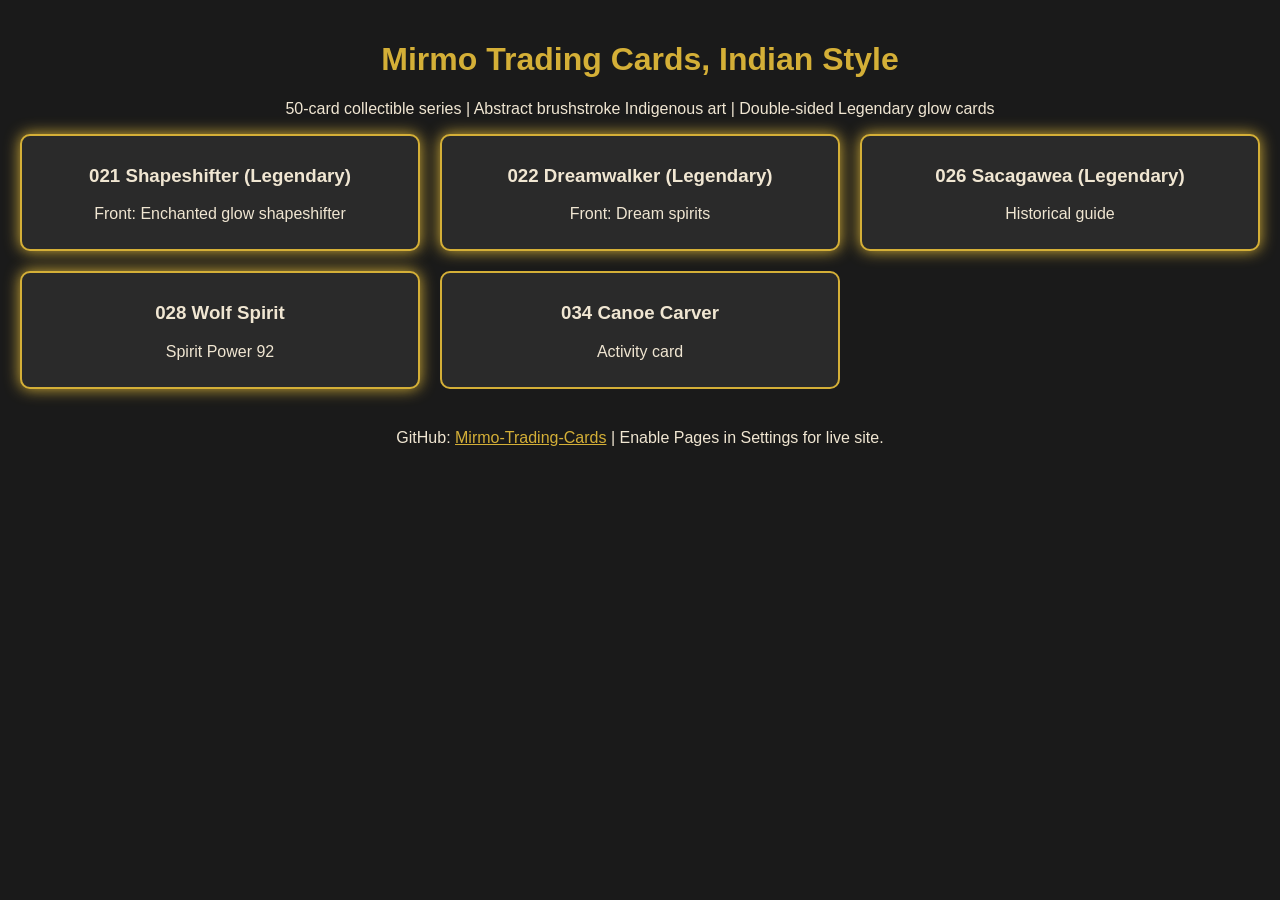
==== index.html @ 29cd3160 "Add basic gallery index.html for GitHub Pages" ====
<!DOCTYPE html>
<html lang="en">
<head>
  <meta charset="UTF-8">
  <meta name="viewport" content="width=device-width, initial-scale=1.0">
  <title>Mirmo Trading Cards, Indian Style</title>
  <style>
    body { font-family: Arial, sans-serif; background: #1a1a1a; color: #f0e6d2; margin: 0; padding: 20px; }
    h1 { text-align: center; color: #d4af37; }
    .gallery { display: grid; grid-template-columns: repeat(auto-fill, minmax(300px, 1fr)); gap: 20px; }
    .card { background: #2a2a2a; border: 2px solid #d4af37; border-radius: 10px; padding: 10px; text-align: center; }
    .card img { max-width: 100%; height: auto; border-radius: 5px; }
    .legendary { box-shadow: 0 0 15px #d4af37; }
  </style>
</head>
<body>
  <h1>Mirmo Trading Cards, Indian Style</h1>
  <p style="text-align:center;">50-card collectible series | Abstract brushstroke Indigenous art | Double-sided Legendary glow cards</p>
  <div class="gallery">
    <!-- Add card images here once uploaded to /cards/ folder -->
    <div class="card legendary"><h3>021 Shapeshifter (Legendary)</h3><p>Front: Enchanted glow shapeshifter</p></div>
    <div class="card legendary"><h3>022 Dreamwalker (Legendary)</h3><p>Front: Dream spirits</p></div>
    <div class="card legendary"><h3>026 Sacagawea (Legendary)</h3><p>Historical guide</p></div>
    <div class="card legendary"><h3>028 Wolf Spirit</h3><p>Spirit Power 92</p></div>
    <div class="card"><h3>034 Canoe Carver</h3><p>Activity card</p></div>
    <!-- More cards to be added -->
  </div>
  <p style="text-align:center; margin-top:40px;">GitHub: <a href="https://github.com/Mirmobe/Mirmo-Trading-Cards" style="color:#d4af37;">Mirmo-Trading-Cards</a> | Enable Pages in Settings for live site.</p>
</body>
</html>
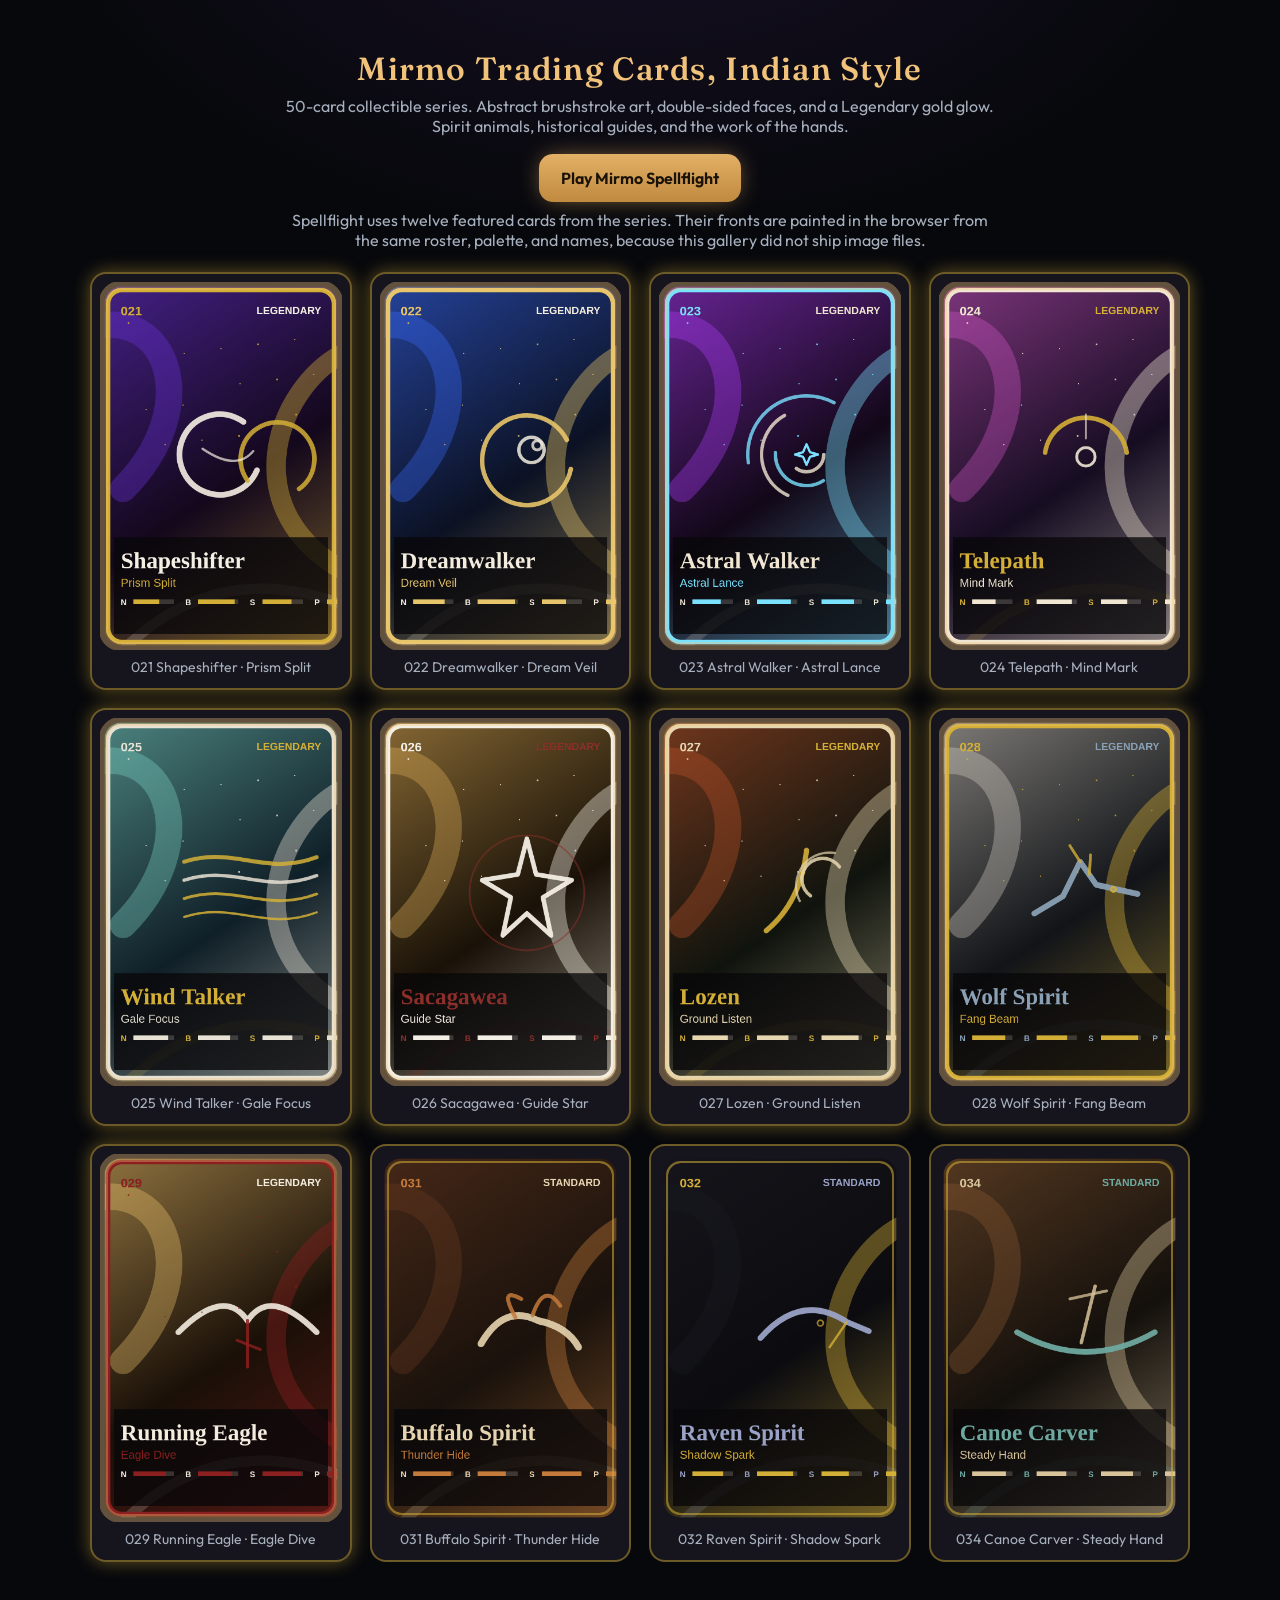
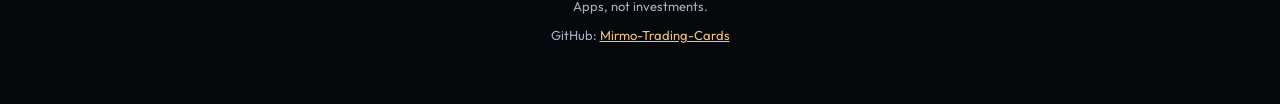
==== commit cf903462: "Add Spellflight, a two-stage browser game for the card series. The beam burns the source inside the " ====
--- a/index.html
+++ b/index.html
@@ -4,27 +4,66 @@
   <meta charset="UTF-8">
   <meta name="viewport" content="width=device-width, initial-scale=1.0">
   <title>Mirmo Trading Cards, Indian Style</title>
+  <meta name="description" content="A 50-card collectible series of abstract Indigenous art trading cards. Play Mirmo Spellflight.">
+  <meta name="theme-color" content="#07080c">
+  <link rel="icon" type="image/svg+xml" href="./game/favicon.svg">
+  <link rel="preconnect" href="https://fonts.googleapis.com">
+  <link rel="preconnect" href="https://fonts.gstatic.com" crossorigin>
+  <link rel="stylesheet" href="https://fonts.googleapis.com/css2?family=Fraunces:opsz,wght@9..144,560&family=Outfit:wght@400;500;600&display=swap">
   <style>
-    body { font-family: Arial, sans-serif; background: #1a1a1a; color: #f0e6d2; margin: 0; padding: 20px; }
-    h1 { text-align: center; color: #d4af37; }
-    .gallery { display: grid; grid-template-columns: repeat(auto-fill, minmax(300px, 1fr)); gap: 20px; }
-    .card { background: #2a2a2a; border: 2px solid #d4af37; border-radius: 10px; padding: 10px; text-align: center; }
-    .card img { max-width: 100%; height: auto; border-radius: 5px; }
-    .legendary { box-shadow: 0 0 15px #d4af37; }
+    :root { --void:#07080c; --gold:#d4af37; --brass:#d4a054; --hi:#f0c27a; --parchment:#f3ecdf; --mist:#a7b0be; --panel:#16141c; }
+    * { box-sizing: border-box; }
+    body {
+      margin: 0; min-height: 100dvh; padding: 28px 18px 48px;
+      font-family: Outfit, system-ui, sans-serif; color: var(--parchment); background:
+        radial-gradient(80% 40% at 50% -10%, rgba(90, 50, 140, 0.22), transparent 60%), var(--void);
+    }
+    h1, h2 { font-family: Fraunces, Georgia, serif; font-weight: 560; }
+    h1 { text-align: center; color: var(--hi); letter-spacing: 0.04em; margin-bottom: 8px; }
+    a { color: var(--hi); }
+    .lede, .note { text-align: center; color: var(--mist); max-width: 720px; margin: 0 auto 12px; }
+    .play {
+      display: flex; justify-content: center; margin: 18px 0 8px;
+    }
+    .play a {
+      display: inline-flex; align-items: center; justify-content: center; min-height: 48px;
+      padding: 12px 22px; border-radius: 14px; text-decoration: none; font-weight: 650;
+      background: linear-gradient(180deg, #e2b066, #c08a40); color: #1a1206;
+      box-shadow: 0 0 24px -6px rgba(212, 160, 84, 0.8);
+    }
+    .gallery { display: grid; grid-template-columns: repeat(auto-fill, minmax(220px, 1fr)); gap: 18px; max-width: 1100px; margin: 22px auto 0; }
+    .card { background: var(--panel); border: 2px solid rgba(212, 175, 55, 0.45); border-radius: 16px; padding: 8px; text-align: center; }
+    .card canvas { width: 100%; height: auto; border-radius: 10px; display: block; }
+    .card p { color: var(--mist); font-size: 14px; margin: 8px 4px 4px; }
+    .legendary { box-shadow: 0 0 18px rgba(212, 175, 55, 0.45); }
+    footer { text-align: center; color: var(--mist); margin-top: 36px; font-size: 13px; }
   </style>
 </head>
 <body>
   <h1>Mirmo Trading Cards, Indian Style</h1>
-  <p style="text-align:center;">50-card collectible series | Abstract brushstroke Indigenous art | Double-sided Legendary glow cards</p>
-  <div class="gallery">
-    <!-- Add card images here once uploaded to /cards/ folder -->
-    <div class="card legendary"><h3>021 Shapeshifter (Legendary)</h3><p>Front: Enchanted glow shapeshifter</p></div>
-    <div class="card legendary"><h3>022 Dreamwalker (Legendary)</h3><p>Front: Dream spirits</p></div>
-    <div class="card legendary"><h3>026 Sacagawea (Legendary)</h3><p>Historical guide</p></div>
-    <div class="card legendary"><h3>028 Wolf Spirit</h3><p>Spirit Power 92</p></div>
-    <div class="card"><h3>034 Canoe Carver</h3><p>Activity card</p></div>
-    <!-- More cards to be added -->
-  </div>
-  <p style="text-align:center; margin-top:40px;">GitHub: <a href="https://github.com/Mirmobe/Mirmo-Trading-Cards" style="color:#d4af37;">Mirmo-Trading-Cards</a> | Enable Pages in Settings for live site.</p>
+  <p class="lede">50-card collectible series. Abstract brushstroke art, double-sided faces, and a Legendary gold glow. Spirit animals, historical guides, and the work of the hands.</p>
+  <div class="play"><a href="./game/">Play Mirmo Spellflight</a></div>
+  <p class="note">Spellflight uses twelve featured cards from the series. Their fronts are painted in the browser from the same roster, palette, and names, because this gallery did not ship image files.</p>
+  <div class="gallery" id="gallery"></div>
+  <footer>
+    <p>Apps, not investments.</p>
+    <p>GitHub: <a href="https://github.com/Mirmobe/Mirmo-Trading-Cards">Mirmo-Trading-Cards</a></p>
+  </footer>
+  <script type="module">
+    import { CARDS, paintCard, SPELLS } from "./game/cards.js";
+    const gallery = document.getElementById("gallery");
+    for (const card of CARDS) {
+      const article = document.createElement("article");
+      article.className = "card" + (card.rarity === "legendary" ? " legendary" : "");
+      const canvas = document.createElement("canvas");
+      canvas.width = 420;
+      canvas.height = 640;
+      paintCard(canvas, card);
+      const caption = document.createElement("p");
+      caption.textContent = `${card.id} ${card.name} · ${SPELLS[card.spell].name}`;
+      article.append(canvas, caption);
+      gallery.append(article);
+    }
+  </script>
 </body>
-</html>+</html>
